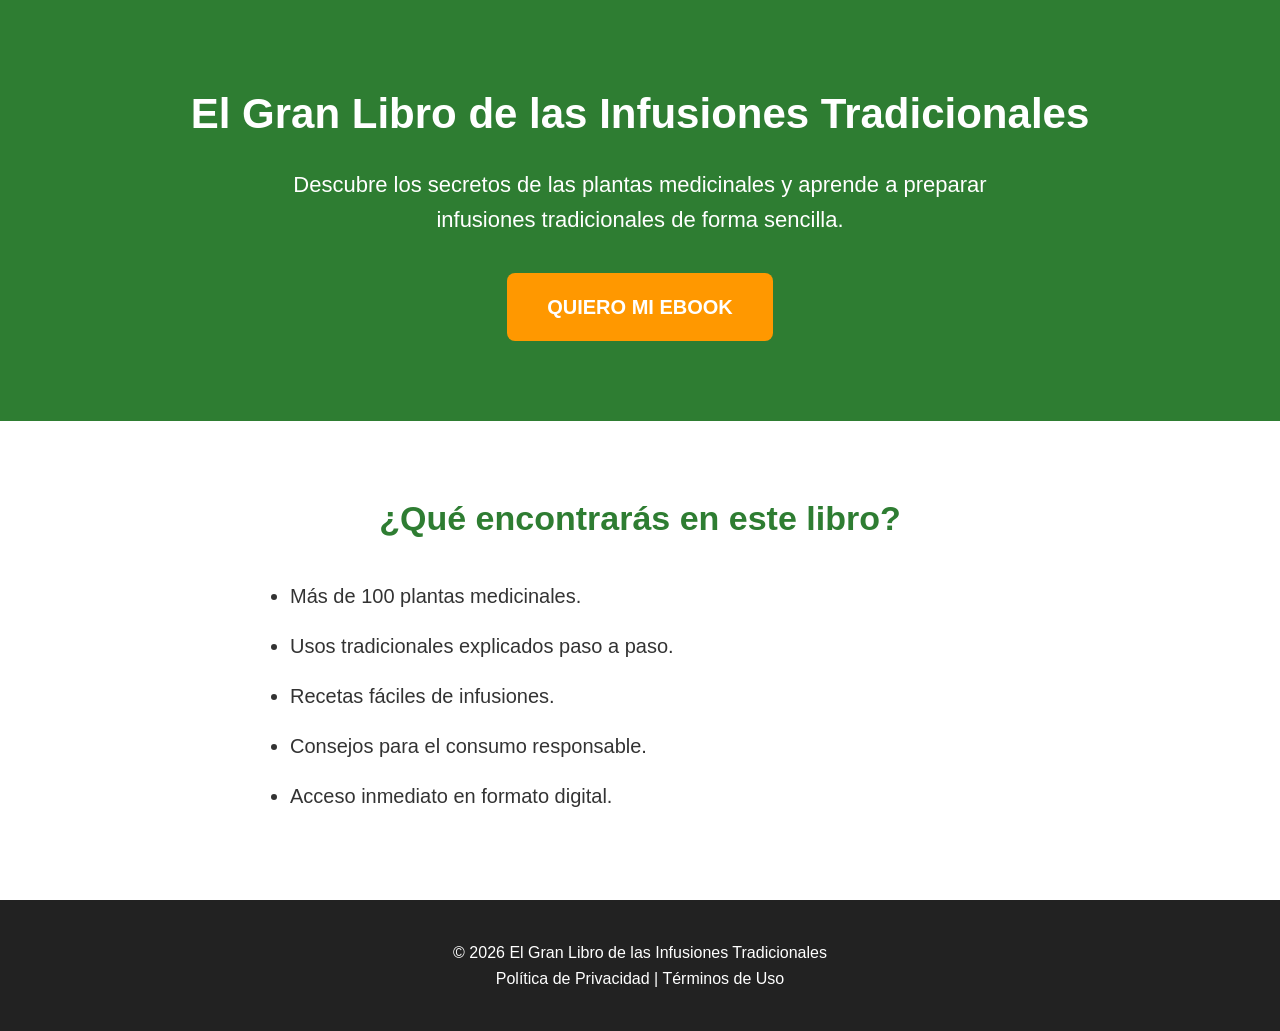
==== index.html @ 4e5bcb9c "Primeira versão da landing page" ====
<!DOCTYPE html>
<html lang="es">
<head>
    <meta charset="UTF-8">
    <meta name="viewport" content="width=device-width, initial-scale=1.0">
    <title>El Gran Libro de las Infusiones Tradicionales</title>

    <meta name="description" content="Descubre más de 100 plantas medicinales, sus usos tradicionales y recetas de infusiones.">

    <link rel="stylesheet" href="style.css">
</head>
<body>

<header>
    <div class="container">
        <h1>El Gran Libro de las Infusiones Tradicionales</h1>

        <p>
            Descubre los secretos de las plantas medicinales y aprende
            a preparar infusiones tradicionales de forma sencilla.
        </p>

        <a href="#" class="boton">
            QUIERO MI EBOOK
        </a>
    </div>
</header>

<section class="beneficios">
    <div class="container">

        <h2>¿Qué encontrarás en este libro?</h2>

        <ul>
            <li>Más de 100 plantas medicinales.</li>
            <li>Usos tradicionales explicados paso a paso.</li>
            <li>Recetas fáciles de infusiones.</li>
            <li>Consejos para el consumo responsable.</li>
            <li>Acceso inmediato en formato digital.</li>
        </ul>

    </div>
</section>

<footer>
    <div class="container">

        <p>© 2026 El Gran Libro de las Infusiones Tradicionales</p>

        <p>
            <a href="politica.html">Política de Privacidad</a> |
            <a href="termos.html">Términos de Uso</a>
        </p>

    </div>
</footer>

<script src="script.js"></script>

</body>
</html>
---- style.css ----
/* RESET */

*{
    margin:0;
    padding:0;
    box-sizing:border-box;
}

body{
    font-family:Arial, Helvetica, sans-serif;
    background:#f8f8f8;
    color:#333;
    line-height:1.6;
}

.container{
    width:90%;
    max-width:1100px;
    margin:auto;
}

/* HERO */

header{
    background:#2e7d32;
    color:#fff;
    text-align:center;
    padding:80px 20px;
}

header h1{
    font-size:42px;
    margin-bottom:20px;
}

header p{
    font-size:22px;
    max-width:700px;
    margin:0 auto 35px;
}

.boton{
    display:inline-block;
    background:#ff9800;
    color:#fff;
    text-decoration:none;
    padding:18px 40px;
    font-size:20px;
    font-weight:bold;
    border-radius:8px;
    transition:.3s;
}

.boton:hover{
    background:#f57c00;
}

/* BENEFÍCIOS */

.beneficios{
    background:#fff;
    padding:70px 20px;
}

.beneficios h2{
    text-align:center;
    margin-bottom:35px;
    font-size:34px;
    color:#2e7d32;
}

.beneficios ul{
    max-width:700px;
    margin:auto;
}

.beneficios li{
    margin-bottom:18px;
    font-size:20px;
}

/* RODAPÉ */

footer{
    background:#222;
    color:#fff;
    text-align:center;
    padding:40px 20px;
}

footer a{
    color:#fff;
    text-decoration:none;
}

footer a:hover{
    text-decoration:underline;
}

/* RESPONSIVO */

@media(max-width:768px){

header h1{
    font-size:30px;
}

header p{
    font-size:18px;
}

.boton{
    font-size:18px;
    padding:15px 30px;
}

.beneficios h2{
    font-size:28px;
}

.beneficios li{
    font-size:18px;
}

}
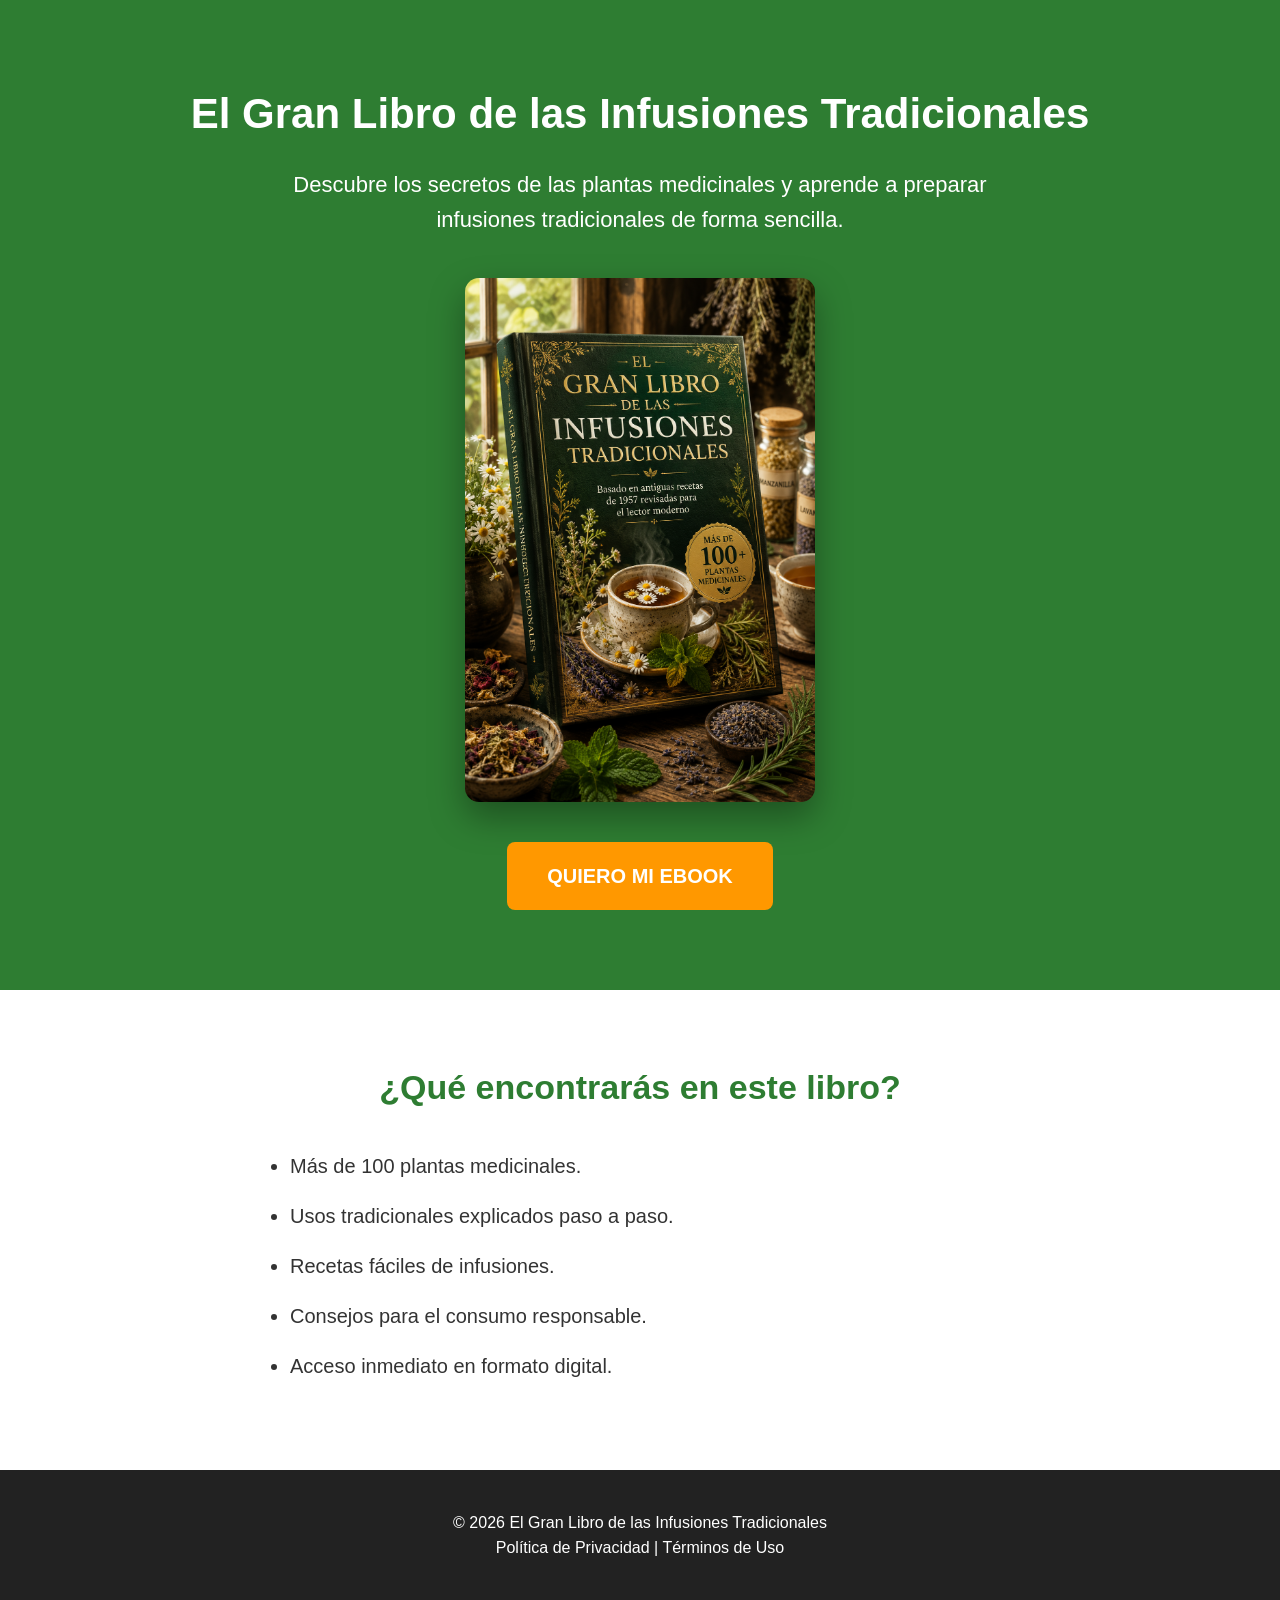
==== commit 0d0a5b9b: "Corrige imagem da capa" ====
--- a/index.html
+++ b/index.html
@@ -20,9 +20,11 @@
             a preparar infusiones tradicionales de forma sencilla.
         </p>
 
-        <a href="#" class="boton">
-            QUIERO MI EBOOK
-        </a>
+      <img src="assets/img/capa.jpg" alt="El Gran Libro de las Infusiones Tradicionales" class="ebook-cover">
+
+<a href="#" class="boton">
+    QUIERO MI EBOOK
+</a>
     </div>
 </header>
 
--- a/style.css
+++ b/style.css
@@ -122,4 +122,14 @@
     font-size:18px;
 }
 
-}+}
+/* CAPA DO EBOOK */
+.ebook-cover{
+    max-width:350px;
+    width:100%;
+    display:block;
+    margin:40px auto;
+    border-radius:14px;
+    box-shadow:0 15px 35px rgba(0,0,0,.35);
+    transition:transform .3s ease;
+}
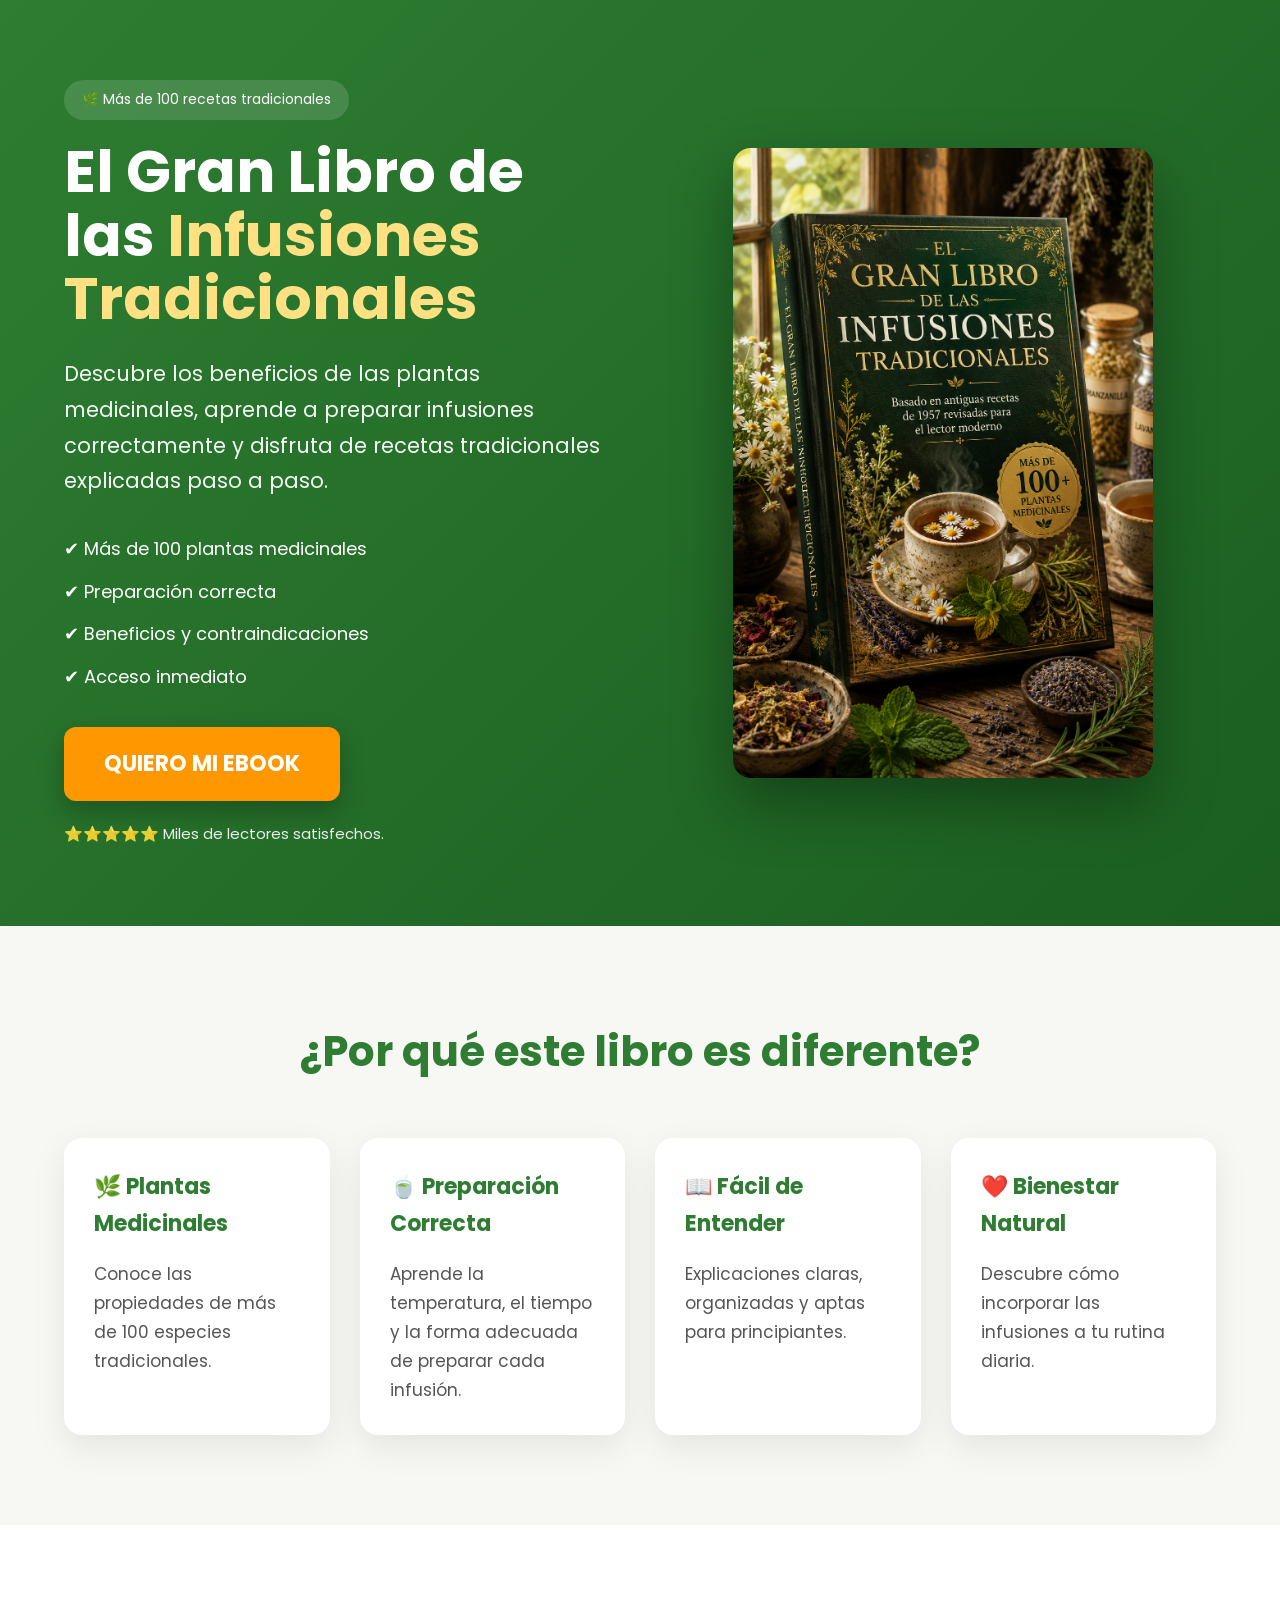
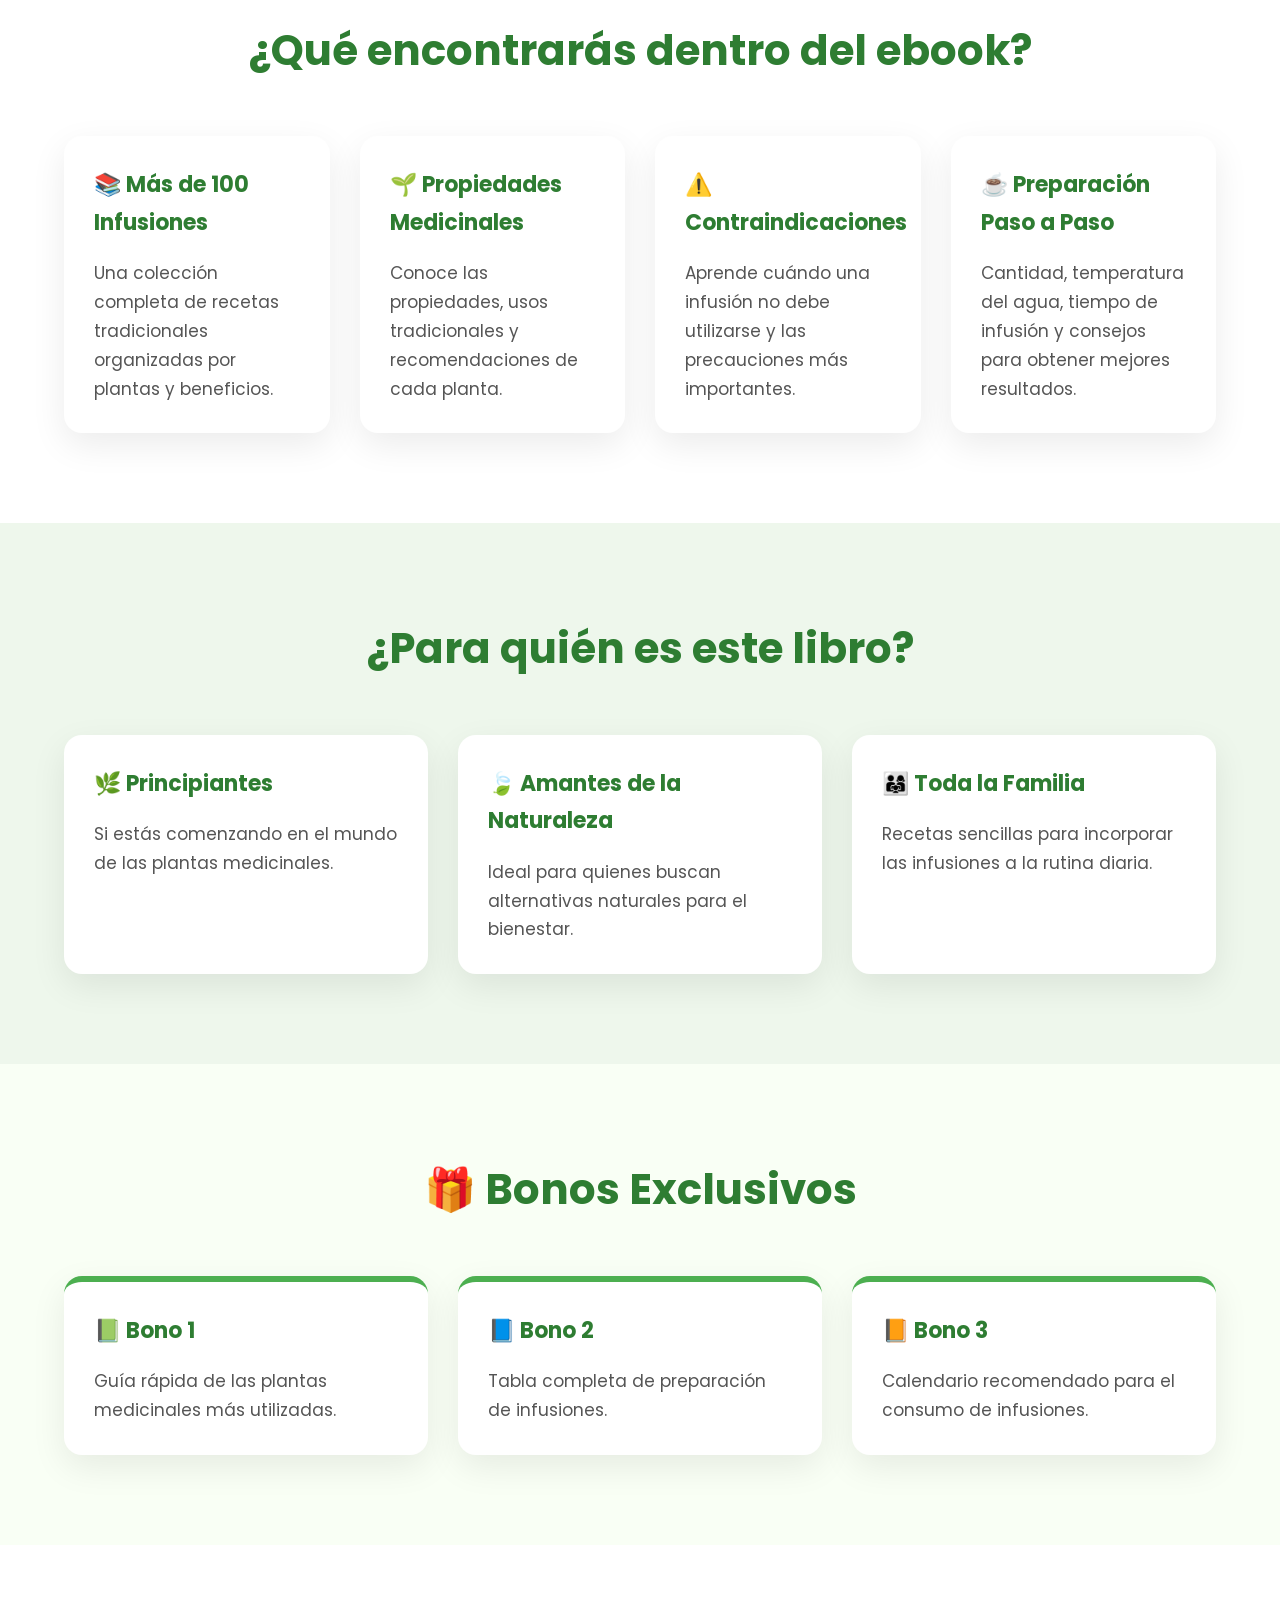
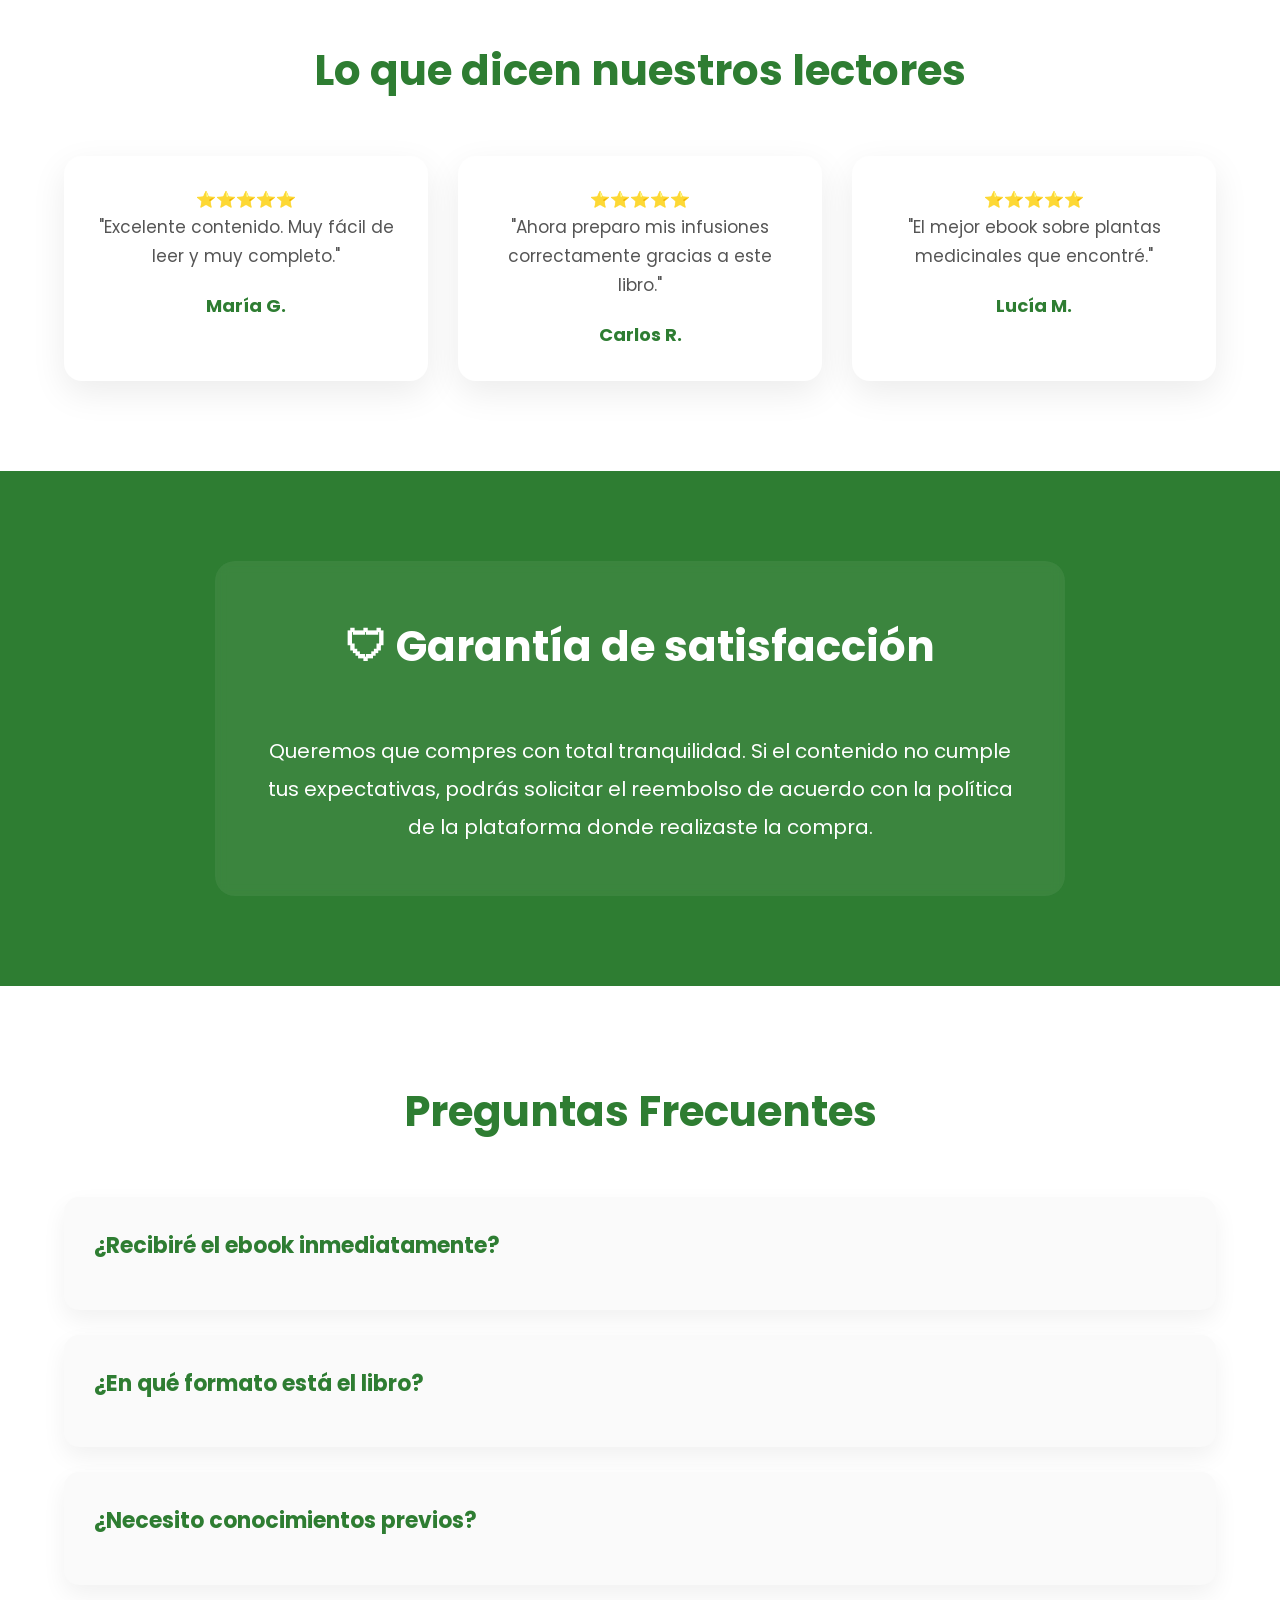
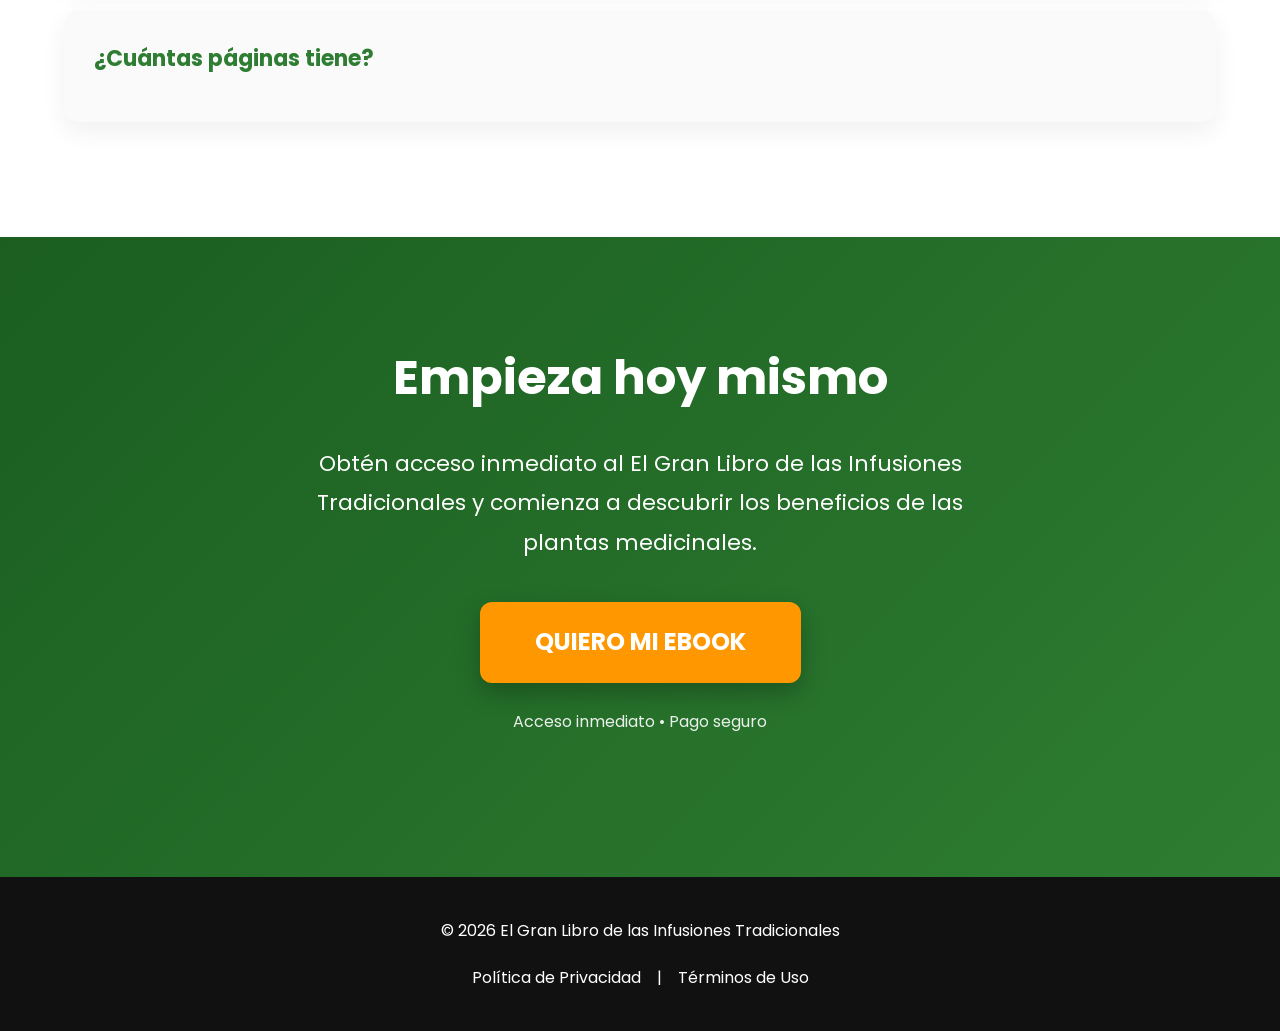
==== commit 5a59653b: "Atualização da landing page" ====
--- a/index.html
+++ b/index.html
@@ -1,63 +1,583 @@
 <!DOCTYPE html>
 <html lang="es">
+
 <head>
-    <meta charset="UTF-8">
-    <meta name="viewport" content="width=device-width, initial-scale=1.0">
-    <title>El Gran Libro de las Infusiones Tradicionales</title>
-
-    <meta name="description" content="Descubre más de 100 plantas medicinales, sus usos tradicionales y recetas de infusiones.">
-
-    <link rel="stylesheet" href="style.css">
+
+<meta charset="UTF-8">
+<meta name="viewport" content="width=device-width, initial-scale=1.0">
+
+<title>El Gran Libro de las Infusiones Tradicionales</title>
+
+<meta name="description"
+content="Aprende a preparar más de 100 infusiones tradicionales utilizando plantas medicinales de forma fácil y segura.">
+
+<meta name="keywords"
+content="infusiones, plantas medicinales, té, ebook, remedios naturales">
+
+<link rel="stylesheet" href="style.css">
+
+<link rel="preconnect" href="https://fonts.googleapis.com">
+<link rel="preconnect" href="https://fonts.gstatic.com" crossorigin>
+
+<link href="https://fonts.googleapis.com/css2?family=Poppins:wght@300;400;500;600;700;800&display=swap" rel="stylesheet">
+
 </head>
+
 <body>
 
-<header>
-    <div class="container">
-        <h1>El Gran Libro de las Infusiones Tradicionales</h1>
-
-        <p>
-            Descubre los secretos de las plantas medicinales y aprende
-            a preparar infusiones tradicionales de forma sencilla.
-        </p>
-
-      <img src="assets/img/capa.jpg" alt="El Gran Libro de las Infusiones Tradicionales" class="ebook-cover">
-
-<a href="#" class="boton">
-    QUIERO MI EBOOK
+<header class="hero">
+
+<div class="container hero-grid">
+
+<div class="hero-text">
+
+<span class="tag">
+🌿 Más de 100 recetas tradicionales
+</span>
+
+<h1>
+
+El Gran Libro de las
+<span>Infusiones Tradicionales</span>
+
+</h1>
+
+<p class="subtitulo">
+
+Descubre los beneficios de las plantas medicinales,
+aprende a preparar infusiones correctamente y disfruta
+de recetas tradicionales explicadas paso a paso.
+
+</p>
+
+<div class="hero-checks">
+
+<div>✔ Más de 100 plantas medicinales</div>
+
+<div>✔ Preparación correcta</div>
+
+<div>✔ Beneficios y contraindicaciones</div>
+
+<div>✔ Acceso inmediato</div>
+
+</div>
+
+<a href="#comprar" class="boton-principal">
+
+QUIERO MI EBOOK
+
 </a>
-    </div>
+
+<p class="texto-garantia">
+
+⭐⭐⭐⭐⭐
+Miles de lectores satisfechos.
+
+</p>
+
+</div>
+
+<div class="hero-image">
+
+<img
+src="assets/img/capa.jpg"
+alt="El Gran Libro de las Infusiones Tradicionales"
+class="ebook">
+
+</div>
+
+</div>
+
 </header>
 
 <section class="beneficios">
-    <div class="container">
-
-        <h2>¿Qué encontrarás en este libro?</h2>
-
-        <ul>
-            <li>Más de 100 plantas medicinales.</li>
-            <li>Usos tradicionales explicados paso a paso.</li>
-            <li>Recetas fáciles de infusiones.</li>
-            <li>Consejos para el consumo responsable.</li>
-            <li>Acceso inmediato en formato digital.</li>
-        </ul>
-
-    </div>
-</section>
+
+<div class="container">
+
+<h2>
+
+¿Por qué este libro es diferente?
+
+</h2>
+
+<div class="cards">
+
+<div class="card">
+
+<h3>🌿 Plantas Medicinales</h3>
+
+<p>
+
+Conoce las propiedades de más de
+100 especies tradicionales.
+
+</p>
+
+</div>
+
+<div class="card">
+
+<h3>🍵 Preparación Correcta</h3>
+
+<p>
+
+Aprende la temperatura,
+el tiempo y la forma adecuada
+de preparar cada infusión.
+
+</p>
+
+</div>
+
+<div class="card">
+
+<h3>📖 Fácil de Entender</h3>
+
+<p>
+
+Explicaciones claras,
+organizadas y aptas
+para principiantes.
+
+</p>
+
+</div>
+
+<div class="card">
+
+<h3>❤️ Bienestar Natural</h3>
+
+<p>
+
+Descubre cómo incorporar
+las infusiones a tu rutina diaria.
+
+</p>
+
+</div>
+
+</div>
+
+</div>
+
+</section>
+
+<section class="contenido">
+
+<div class="container">
+
+<h2>
+¿Qué encontrarás dentro del ebook?
+</h2>
+
+<div class="cards">
+
+<div class="card">
+
+<h3>📚 Más de 100 Infusiones</h3>
+
+<p>
+Una colección completa de recetas tradicionales organizadas por plantas y beneficios.
+</p>
+
+</div>
+
+<div class="card">
+
+<h3>🌱 Propiedades Medicinales</h3>
+
+<p>
+Conoce las propiedades, usos tradicionales y recomendaciones de cada planta.
+</p>
+
+</div>
+
+<div class="card">
+
+<h3>⚠️ Contraindicaciones</h3>
+
+<p>
+Aprende cuándo una infusión no debe utilizarse y las precauciones más importantes.
+</p>
+
+</div>
+
+<div class="card">
+
+<h3>☕ Preparación Paso a Paso</h3>
+
+<p>
+Cantidad, temperatura del agua, tiempo de infusión y consejos para obtener mejores resultados.
+</p>
+
+</div>
+
+</div>
+
+</div>
+
+</section>
+
+
+<section class="publico">
+
+<div class="container">
+
+<h2>
+
+¿Para quién es este libro?
+
+</h2>
+
+<div class="cards">
+
+<div class="card">
+
+<h3>🌿 Principiantes</h3>
+
+<p>
+
+Si estás comenzando en el mundo de las plantas medicinales.
+
+</p>
+
+</div>
+
+<div class="card">
+
+<h3>🍃 Amantes de la Naturaleza</h3>
+
+<p>
+
+Ideal para quienes buscan alternativas naturales para el bienestar.
+
+</p>
+
+</div>
+
+<div class="card">
+
+<h3>👨‍👩‍👧 Toda la Familia</h3>
+
+<p>
+
+Recetas sencillas para incorporar las infusiones a la rutina diaria.
+
+</p>
+
+</div>
+
+</div>
+
+</div>
+
+</section>
+
+
+<section class="bonus">
+
+<div class="container">
+
+<h2>
+
+🎁 Bonos Exclusivos
+
+</h2>
+
+<div class="cards">
+
+<div class="card">
+
+<h3>📗 Bono 1</h3>
+
+<p>
+
+Guía rápida de las plantas medicinales más utilizadas.
+
+</p>
+
+</div>
+
+<div class="card">
+
+<h3>📘 Bono 2</h3>
+
+<p>
+
+Tabla completa de preparación de infusiones.
+
+</p>
+
+</div>
+
+<div class="card">
+
+<h3>📙 Bono 3</h3>
+
+<p>
+
+Calendario recomendado para el consumo de infusiones.
+
+</p>
+
+</div>
+
+</div>
+
+</div>
+
+</section>
+
+
+<section class="testimonios">
+
+<div class="container">
+
+<h2>
+
+Lo que dicen nuestros lectores
+
+</h2>
+
+<div class="cards">
+
+<div class="card">
+
+⭐⭐⭐⭐⭐
+
+<p>
+
+"Excelente contenido. Muy fácil de leer y muy completo."
+
+</p>
+
+<strong>María G.</strong>
+
+</div>
+
+<div class="card">
+
+⭐⭐⭐⭐⭐
+
+<p>
+
+"Ahora preparo mis infusiones correctamente gracias a este libro."
+
+</p>
+
+<strong>Carlos R.</strong>
+
+</div>
+
+<div class="card">
+
+⭐⭐⭐⭐⭐
+
+<p>
+
+"El mejor ebook sobre plantas medicinales que encontré."
+
+</p>
+
+<strong>Lucía M.</strong>
+
+</div>
+
+</div>
+
+</div>
+
+</section>
+<section class="garantia">
+
+<div class="container">
+
+<div class="garantia-box">
+
+<h2>
+
+🛡 Garantía de satisfacción
+
+</h2>
+
+<p>
+
+Queremos que compres con total tranquilidad.
+
+Si el contenido no cumple tus expectativas,
+podrás solicitar el reembolso de acuerdo con
+la política de la plataforma donde realizaste
+la compra.
+
+</p>
+
+</div>
+
+</div>
+
+</section>
+
+
+
+<section class="faq">
+
+<div class="container">
+
+<h2>
+
+Preguntas Frecuentes
+
+</h2>
+
+<div class="faq-item">
+
+<h3>
+
+¿Recibiré el ebook inmediatamente?
+
+</h3>
+
+<p>
+
+Sí.
+Después de confirmar el pago,
+recibirás acceso inmediato.
+
+</p>
+
+</div>
+
+<div class="faq-item">
+
+<h3>
+
+¿En qué formato está el libro?
+
+</h3>
+
+<p>
+
+PDF compatible con celular,
+tablet y computadora.
+
+</p>
+
+</div>
+
+<div class="faq-item">
+
+<h3>
+
+¿Necesito conocimientos previos?
+
+</h3>
+
+<p>
+
+No.
+El libro está pensado para principiantes.
+
+</p>
+
+</div>
+
+<div class="faq-item">
+
+<h3>
+
+¿Cuántas páginas tiene?
+
+</h3>
+
+<p>
+
+El contenido fue organizado para ofrecer
+una consulta rápida y práctica sobre
+las infusiones tradicionales.
+
+</p>
+
+</div>
+
+</div>
+
+</section>
+
+
+
+<section class="cta-final" id="comprar">
+
+<div class="container">
+
+<h2>
+
+Empieza hoy mismo
+
+</h2>
+
+<p>
+
+Obtén acceso inmediato al
+El Gran Libro de las Infusiones Tradicionales
+y comienza a descubrir los beneficios de
+las plantas medicinales.
+
+</p>
+
+<a href="#"
+
+class="boton-principal">
+
+QUIERO MI EBOOK
+
+</a>
+
+<p class="texto-garantia">
+
+Acceso inmediato • Pago seguro
+
+</p>
+
+</div>
+
+</section>
+
+
 
 <footer>
-    <div class="container">
-
-        <p>© 2026 El Gran Libro de las Infusiones Tradicionales</p>
-
-        <p>
-            <a href="politica.html">Política de Privacidad</a> |
-            <a href="termos.html">Términos de Uso</a>
-        </p>
-
-    </div>
+
+<div class="container">
+
+<p>
+
+© 2026 El Gran Libro de las Infusiones Tradicionales
+
+</p>
+
+<div class="footer-links">
+
+<a href="politica.html">
+
+Política de Privacidad
+
+</a>
+
+|
+
+<a href="terminos.html">
+
+Términos de Uso
+
+</a>
+
+</div>
+
+</div>
+
 </footer>
 
 <script src="script.js"></script>
 
 </body>
-</html>+
+</html>
--- a/style.css
+++ b/style.css
@@ -1,135 +1,659 @@
-/* RESET */
+/* ==========================================================
+   RESET
+========================================================== */
 
 *{
-    margin:0;
-    padding:0;
-    box-sizing:border-box;
+margin:0;
+padding:0;
+box-sizing:border-box;
+}
+
+html{
+scroll-behavior:smooth;
 }
 
 body{
-    font-family:Arial, Helvetica, sans-serif;
-    background:#f8f8f8;
-    color:#333;
-    line-height:1.6;
-}
+
+font-family:'Poppins',sans-serif;
+
+background:#f7f7f3;
+
+color:#333;
+
+line-height:1.7;
+
+}
+
+/* ==========================================================
+   CONTAINER
+========================================================== */
 
 .container{
-    width:90%;
-    max-width:1100px;
-    margin:auto;
-}
-
-/* HERO */
-
-header{
-    background:#2e7d32;
-    color:#fff;
-    text-align:center;
-    padding:80px 20px;
-}
-
-header h1{
-    font-size:42px;
-    margin-bottom:20px;
-}
-
-header p{
-    font-size:22px;
-    max-width:700px;
-    margin:0 auto 35px;
-}
-
-.boton{
-    display:inline-block;
-    background:#ff9800;
-    color:#fff;
-    text-decoration:none;
-    padding:18px 40px;
-    font-size:20px;
-    font-weight:bold;
-    border-radius:8px;
-    transition:.3s;
-}
-
-.boton:hover{
-    background:#f57c00;
-}
-
-/* BENEFÍCIOS */
-
-.beneficios{
-    background:#fff;
-    padding:70px 20px;
-}
-
-.beneficios h2{
-    text-align:center;
-    margin-bottom:35px;
-    font-size:34px;
-    color:#2e7d32;
-}
-
-.beneficios ul{
-    max-width:700px;
-    margin:auto;
-}
-
-.beneficios li{
-    margin-bottom:18px;
-    font-size:20px;
-}
-
-/* RODAPÉ */
+
+width:90%;
+
+max-width:1200px;
+
+margin:auto;
+
+}
+
+/* ==========================================================
+   HERO
+========================================================== */
+
+.hero{
+
+background:linear-gradient(135deg,#2E7D32,#1B5E20);
+
+color:white;
+
+padding:80px 0;
+
+}
+
+.hero-grid{
+
+display:grid;
+
+grid-template-columns:1fr 1fr;
+
+gap:60px;
+
+align-items:center;
+
+}
+
+.tag{
+
+display:inline-block;
+
+background:#ffffff22;
+
+padding:8px 18px;
+
+border-radius:50px;
+
+font-size:14px;
+
+margin-bottom:20px;
+
+}
+
+.hero h1{
+
+font-size:58px;
+
+font-weight:700;
+
+line-height:1.1;
+
+margin-bottom:25px;
+
+}
+
+.hero h1 span{
+
+color:#FFE082;
+
+}
+
+.subtitulo{
+
+font-size:21px;
+
+margin-bottom:35px;
+
+opacity:.95;
+
+}
+
+.hero-checks{
+
+display:grid;
+
+gap:12px;
+
+margin-bottom:35px;
+
+}
+
+.hero-checks div{
+
+font-size:18px;
+
+}
+
+.ebook{
+
+width:100%;
+
+max-width:420px;
+
+display:block;
+
+margin:auto;
+
+border-radius:18px;
+
+box-shadow:0 25px 60px rgba(0,0,0,.35);
+
+transition:.4s;
+
+}
+
+.ebook:hover{
+
+transform:translateY(-8px);
+
+}
+
+/* ==========================================================
+   BOTÃO
+========================================================== */
+
+.boton-principal{
+
+display:inline-block;
+
+background:#FF9800;
+
+color:white;
+
+padding:18px 40px;
+
+font-size:22px;
+
+font-weight:700;
+
+border-radius:12px;
+
+text-decoration:none;
+
+transition:.3s;
+
+box-shadow:0 10px 25px rgba(0,0,0,.25);
+
+}
+
+.boton-principal:hover{
+
+background:#F57C00;
+
+transform:translateY(-3px);
+
+}
+
+.texto-garantia{
+
+margin-top:20px;
+
+font-size:15px;
+
+opacity:.9;
+
+}
+
+/* ==========================================================
+   SEÇÕES
+========================================================== */
+
+section{
+
+padding:90px 0;
+
+}
+
+section h2{
+
+font-size:42px;
+
+text-align:center;
+
+margin-bottom:50px;
+
+color:#2E7D32;
+
+}
+
+/* ==========================================================
+   CARDS
+========================================================== */
+
+.cards{
+
+display:grid;
+
+grid-template-columns:repeat(auto-fit,minmax(260px,1fr));
+
+gap:30px;
+
+}
+
+.card{
+
+background:white;
+
+padding:30px;
+
+border-radius:18px;
+
+box-shadow:0 12px 35px rgba(0,0,0,.08);
+
+transition:.3s;
+
+}
+
+.card:hover{
+
+transform:translateY(-8px);
+
+}
+
+.card h3{
+
+color:#2E7D32;
+
+margin-bottom:18px;
+
+font-size:22px;
+
+}
+
+.card p{
+
+font-size:17px;
+
+color:#555;
+
+}
+/* ==========================================================
+   CONTENIDO
+========================================================== */
+
+.contenido{
+background:#ffffff;
+}
+
+/* ==========================================================
+   PUBLICO
+========================================================== */
+
+.publico{
+
+background:#eef7ec;
+
+}
+
+/* ==========================================================
+   BONUS
+========================================================== */
+
+.bonus{
+
+background:#f9fff5;
+
+}
+
+.bonus .card{
+
+border-top:6px solid #4CAF50;
+
+}
+
+/* ==========================================================
+   TESTIMONIOS
+========================================================== */
+
+.testimonios{
+
+background:white;
+
+}
+
+.testimonios .card{
+
+text-align:center;
+
+}
+
+.testimonios strong{
+
+display:block;
+
+margin-top:20px;
+
+color:#2E7D32;
+
+font-size:18px;
+
+}
+
+/* ==========================================================
+   GARANTIA
+========================================================== */
+
+.garantia{
+
+background:#2E7D32;
+
+color:white;
+
+}
+
+.garantia h2{
+
+color:white;
+
+}
+
+.garantia-box{
+
+max-width:850px;
+
+margin:auto;
+
+background:#ffffff10;
+
+padding:50px;
+
+border-radius:20px;
+
+text-align:center;
+
+backdrop-filter:blur(6px);
+
+}
+
+.garantia-box p{
+
+font-size:20px;
+
+line-height:1.9;
+
+}
+
+/* ==========================================================
+   FAQ
+========================================================== */
+
+.faq{
+
+background:white;
+
+}
+
+.faq-item{
+
+background:#fafafa;
+
+padding:30px;
+
+margin-bottom:25px;
+
+border-radius:15px;
+
+box-shadow:0 10px 25px rgba(0,0,0,.06);
+
+}
+
+.faq-item h3{
+
+color:#2E7D32;
+
+margin-bottom:15px;
+
+font-size:22px;
+
+}
+
+.faq-item p{
+
+font-size:17px;
+
+color:#555;
+
+line-height:1.8;
+
+}
+/* ==========================================================
+   CTA FINAL
+========================================================== */
+
+.cta-final{
+
+background:linear-gradient(135deg,#1B5E20,#2E7D32);
+
+color:white;
+
+text-align:center;
+
+padding:100px 20px;
+
+}
+
+.cta-final h2{
+
+color:white;
+
+font-size:48px;
+
+margin-bottom:25px;
+
+}
+
+.cta-final p{
+
+font-size:22px;
+
+max-width:700px;
+
+margin:0 auto 40px;
+
+line-height:1.8;
+
+}
+
+.cta-final .boton-principal{
+
+font-size:24px;
+
+padding:20px 55px;
+
+}
+
+.cta-final .texto-garantia{
+
+margin-top:25px;
+
+font-size:16px;
+
+opacity:.9;
+
+}
+
+/* ==========================================================
+   FOOTER
+========================================================== */
 
 footer{
-    background:#222;
-    color:#fff;
-    text-align:center;
-    padding:40px 20px;
-}
-
-footer a{
-    color:#fff;
-    text-decoration:none;
-}
-
-footer a:hover{
-    text-decoration:underline;
-}
-
-/* RESPONSIVO */
+
+background:#111;
+
+color:white;
+
+padding:40px 20px;
+
+text-align:center;
+
+}
+
+.footer-links{
+
+margin-top:20px;
+
+}
+
+.footer-links a{
+
+color:white;
+
+text-decoration:none;
+
+margin:0 12px;
+
+transition:.3s;
+
+}
+
+.footer-links a:hover{
+
+color:#FFE082;
+
+}
+
+/* ==========================================================
+   ANIMAÇÕES
+========================================================== */
+
+.card{
+
+transition:all .35s ease;
+
+}
+
+.card:hover{
+
+transform:translateY(-10px);
+
+box-shadow:0 20px 45px rgba(0,0,0,.15);
+
+}
+
+.boton-principal{
+
+transition:all .3s ease;
+
+}
+
+.boton-principal:hover{
+
+transform:translateY(-3px) scale(1.03);
+
+}
+
+/* ==========================================================
+   RESPONSIVO
+========================================================== */
+
+@media(max-width:992px){
+
+.hero-grid{
+
+grid-template-columns:1fr;
+
+text-align:center;
+
+}
+
+.hero h1{
+
+font-size:44px;
+
+}
+
+.subtitulo{
+
+font-size:19px;
+
+}
+
+.hero-checks{
+
+justify-content:center;
+
+}
+
+.hero-image{
+
+margin-top:40px;
+
+}
+
+}
 
 @media(max-width:768px){
 
-header h1{
-    font-size:30px;
-}
-
-header p{
-    font-size:18px;
-}
-
-.boton{
-    font-size:18px;
-    padding:15px 30px;
-}
-
-.beneficios h2{
-    font-size:28px;
-}
-
-.beneficios li{
-    font-size:18px;
-}
-
-}
-/* CAPA DO EBOOK */
-.ebook-cover{
-    max-width:350px;
-    width:100%;
-    display:block;
-    margin:40px auto;
-    border-radius:14px;
-    box-shadow:0 15px 35px rgba(0,0,0,.35);
-    transition:transform .3s ease;
-}
+.hero{
+
+padding:60px 20px;
+
+}
+
+.hero h1{
+
+font-size:34px;
+
+}
+
+section{
+
+padding:70px 20px;
+
+}
+
+section h2{
+
+font-size:32px;
+
+}
+
+.cards{
+
+grid-template-columns:1fr;
+
+}
+
+.card{
+
+padding:25px;
+
+}
+
+.boton-principal{
+
+display:block;
+
+width:100%;
+
+text-align:center;
+
+font-size:20px;
+
+padding:18px;
+
+}
+
+.cta-final h2{
+
+font-size:34px;
+
+}
+
+.cta-final p{
+
+font-size:18px;
+
+}
+
+.garantia-box{
+
+padding:30px;
+
+}
+
+}
+
+/* ==========================================================
+   FIM DO CSS
+========================================================== */
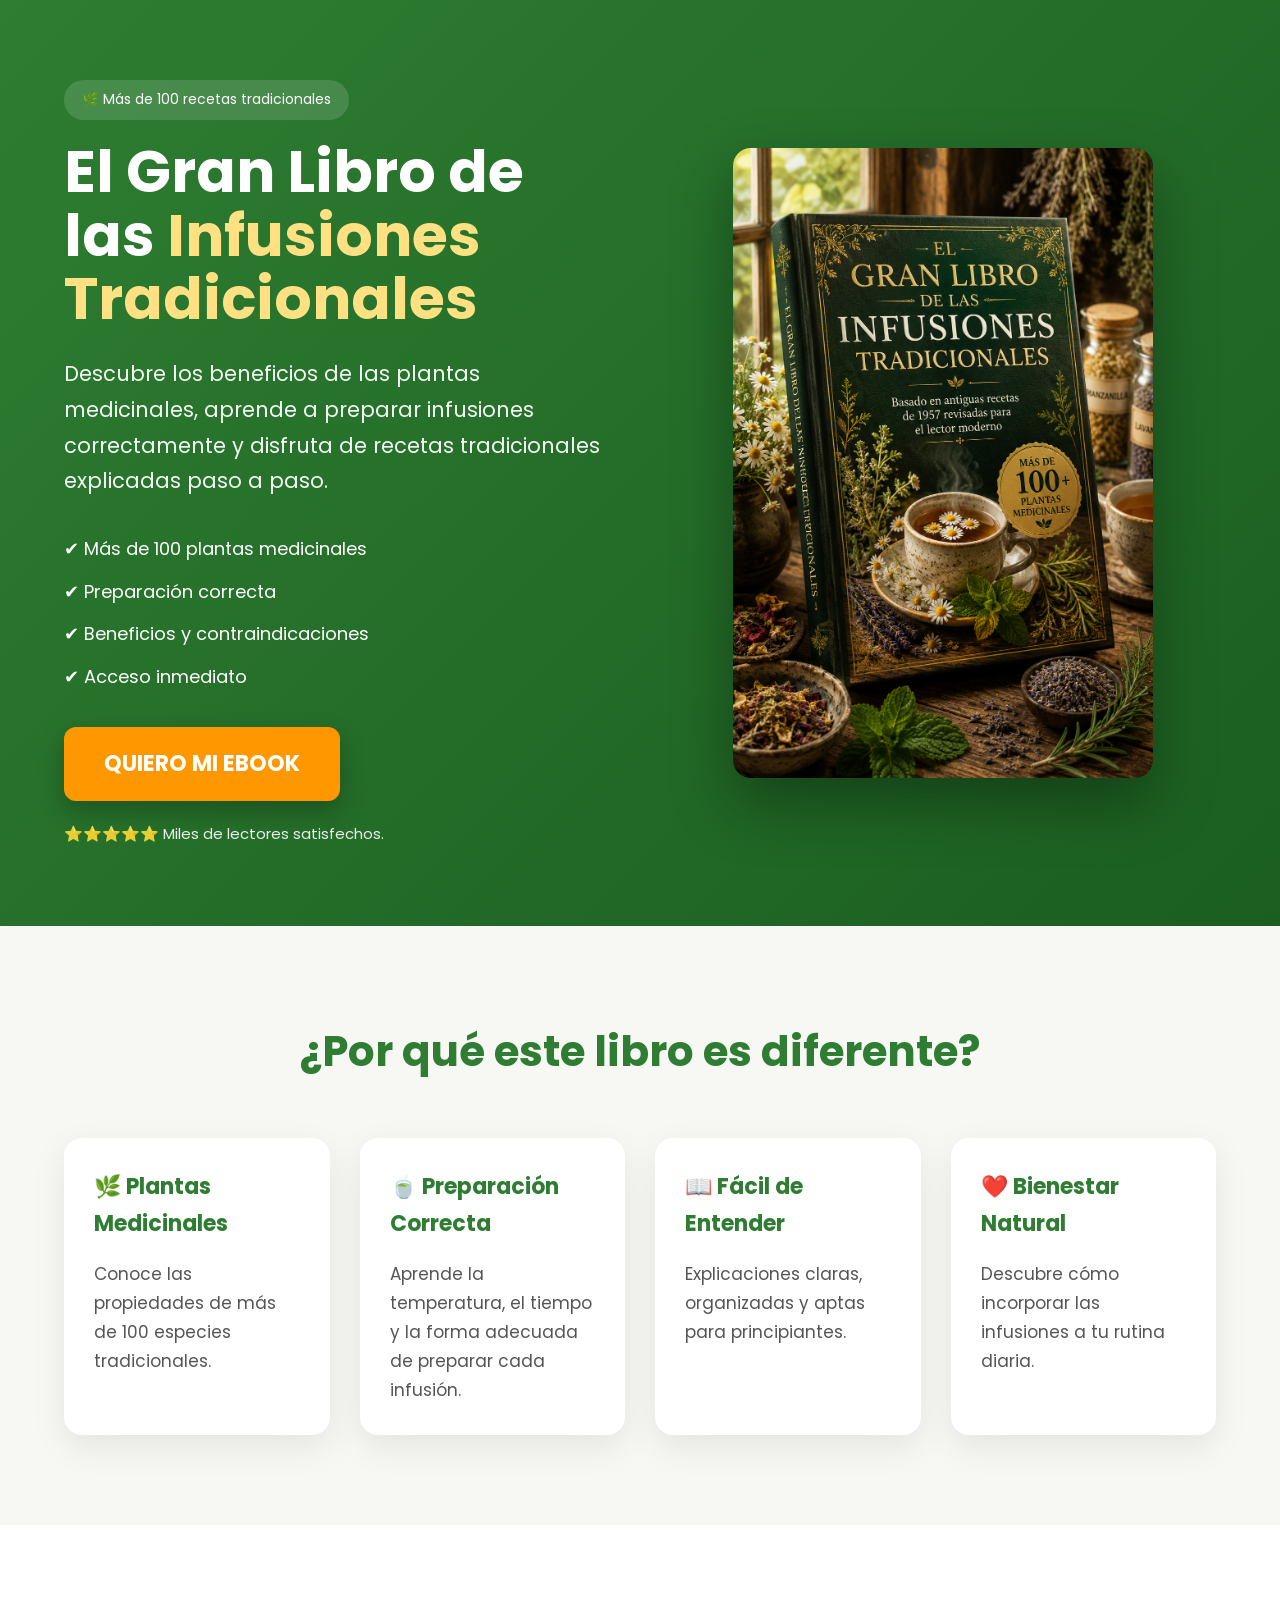
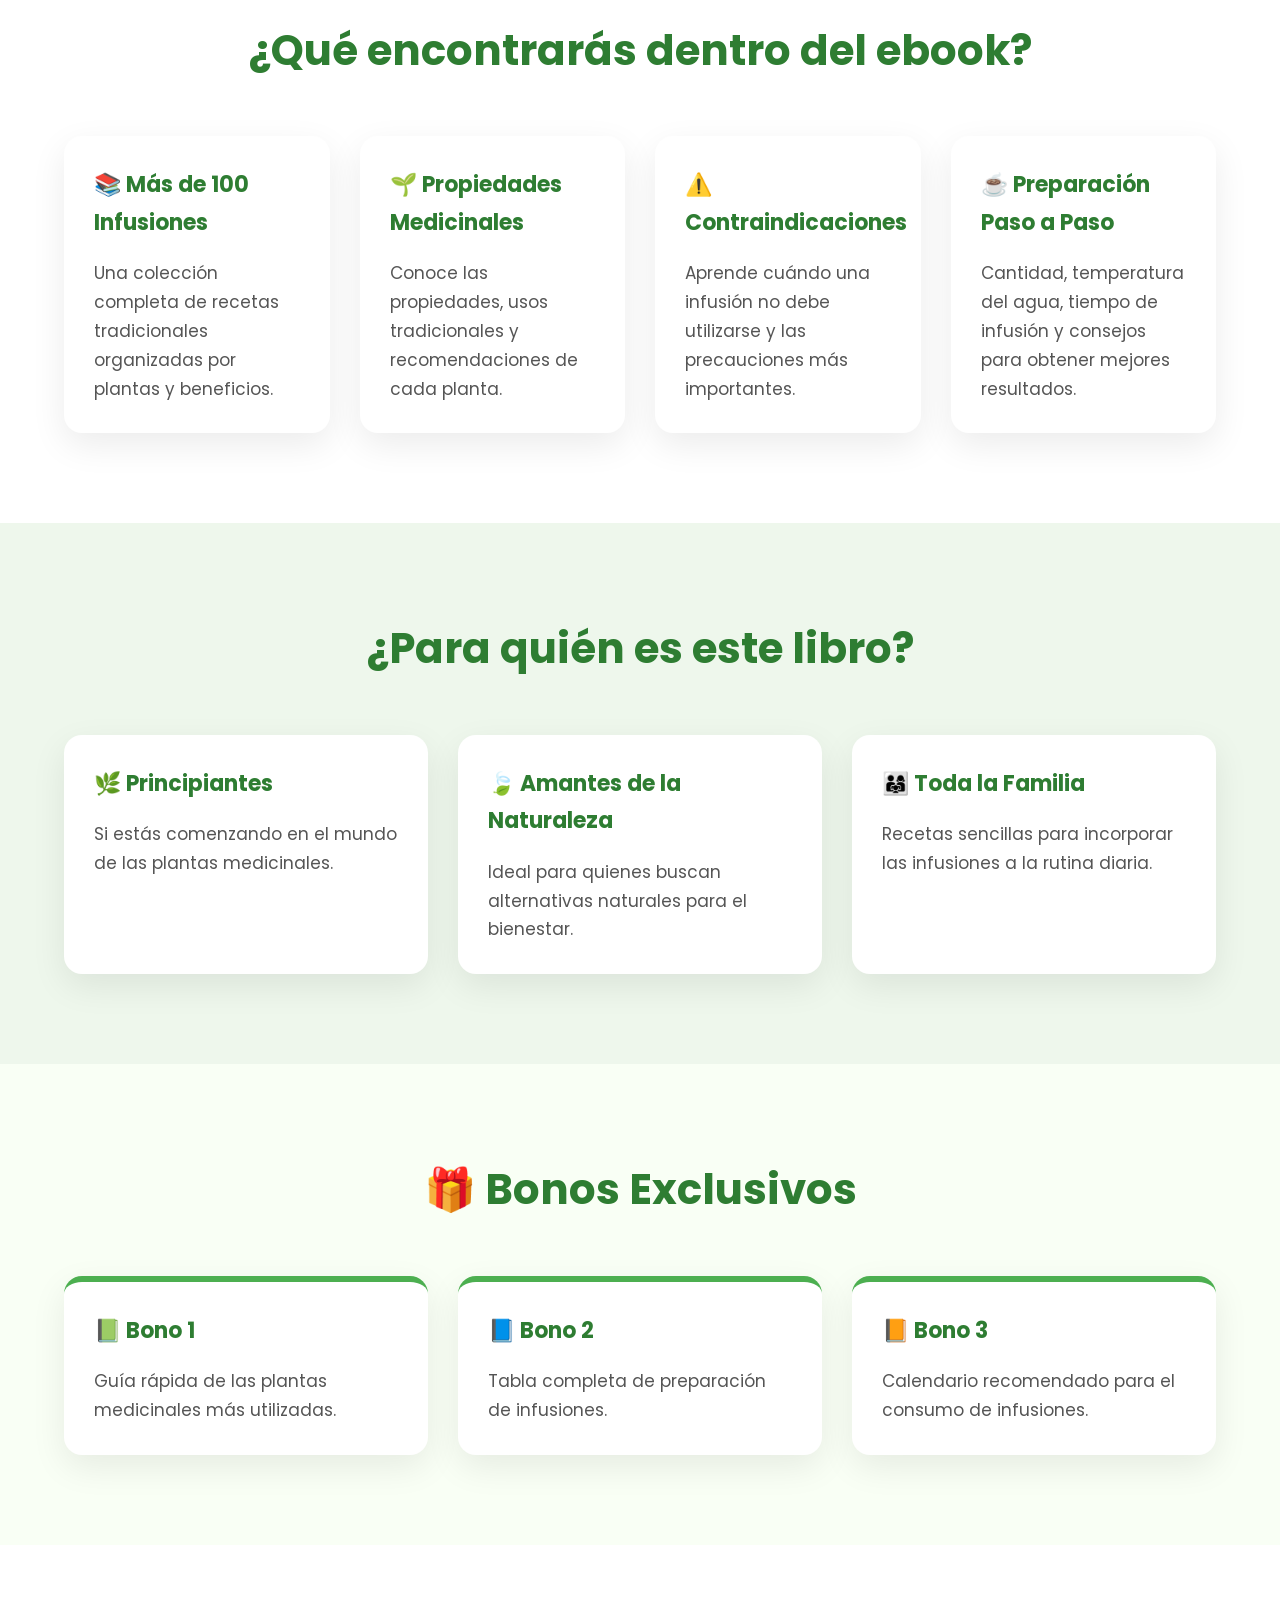
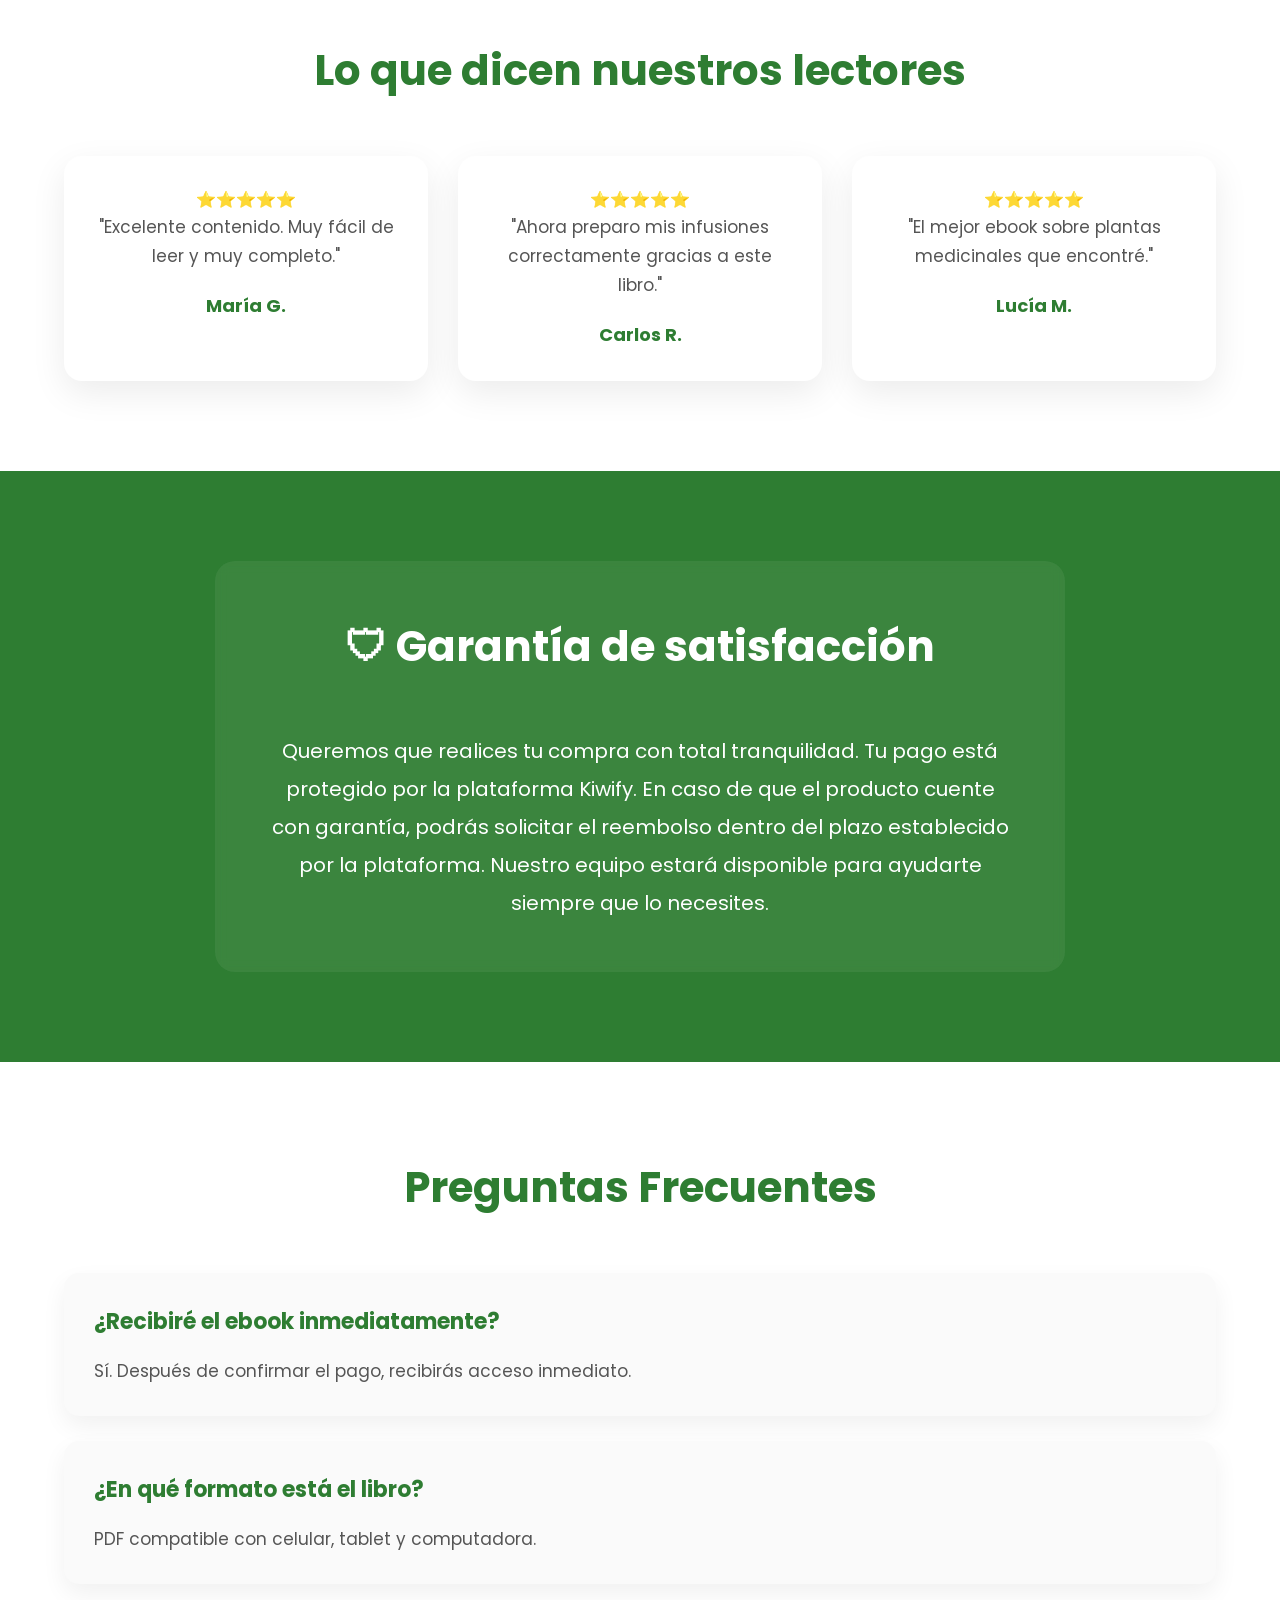
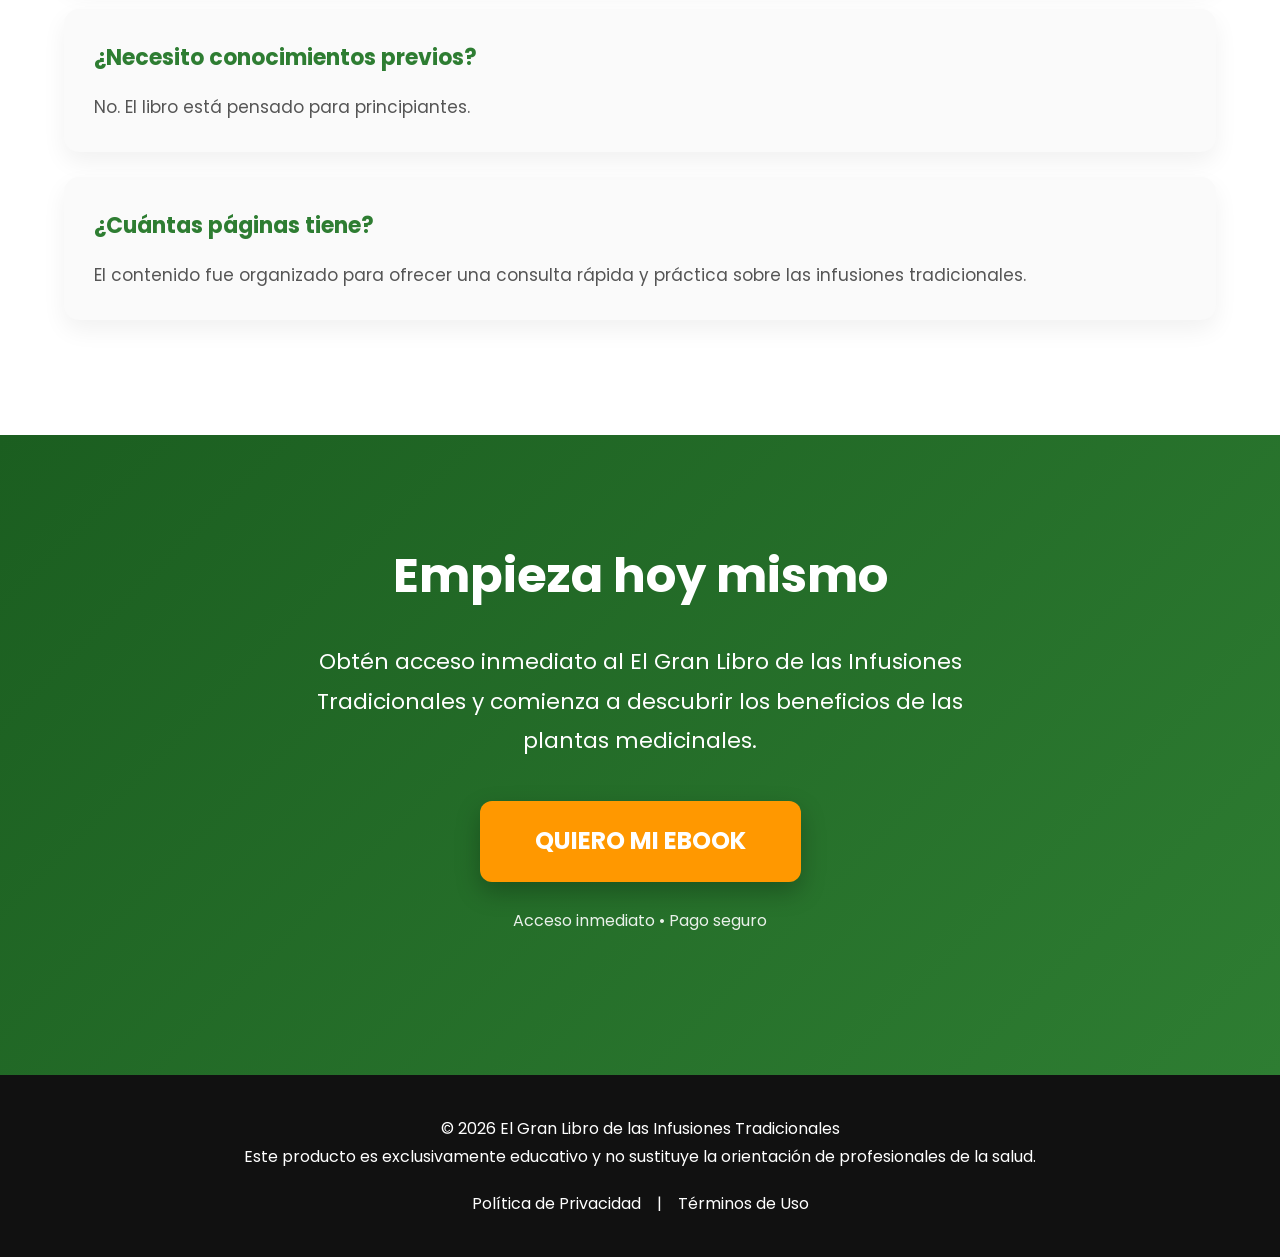
==== commit af41fdbf: "Modify purchase link and enhance guarantee details Updated purchase link and added additional inform" ====
--- a/index.html
+++ b/index.html
@@ -62,9 +62,12 @@
 
 </div>
 
-<a href="#comprar" class="boton-principal">
-
-QUIERO MI EBOOK
+<a href="https://pay.kiwify.com/KMNhYE5"
+   class="boton-principal"
+   target="_blank"
+   rel="noopener noreferrer">
+
+    QUIERO MI EBOOK
 
 </a>
 
@@ -402,12 +405,13 @@
 
 <p>
 
-Queremos que compres con total tranquilidad.
-
-Si el contenido no cumple tus expectativas,
-podrás solicitar el reembolso de acuerdo con
-la política de la plataforma donde realizaste
-la compra.
+Queremos que realices tu compra con total tranquilidad.
+
+Tu pago está protegido por la plataforma Kiwify.
+
+En caso de que el producto cuente con garantía, podrás solicitar el reembolso dentro del plazo establecido por la plataforma.
+
+Nuestro equipo estará disponible para ayudarte siempre que lo necesites.
 
 </p>
 
@@ -524,9 +528,10 @@
 
 </p>
 
-<a href="#"
-
-class="boton-principal">
+  <a href="https://pay.kiwify.com/KMNhYE5"
+   class="boton-principal"
+   target="_blank"
+   rel="noopener noreferrer">
 
 QUIERO MI EBOOK
 
@@ -554,6 +559,10 @@
 
 </p>
 
+<p>
+Este producto es exclusivamente educativo y no sustituye la orientación de profesionales de la salud.
+</p>
+
 <div class="footer-links">
 
 <a href="politica.html">
@@ -575,9 +584,3 @@
 </div>
 
 </footer>
-
-<script src="script.js"></script>
-
-</body>
-
-</html>
